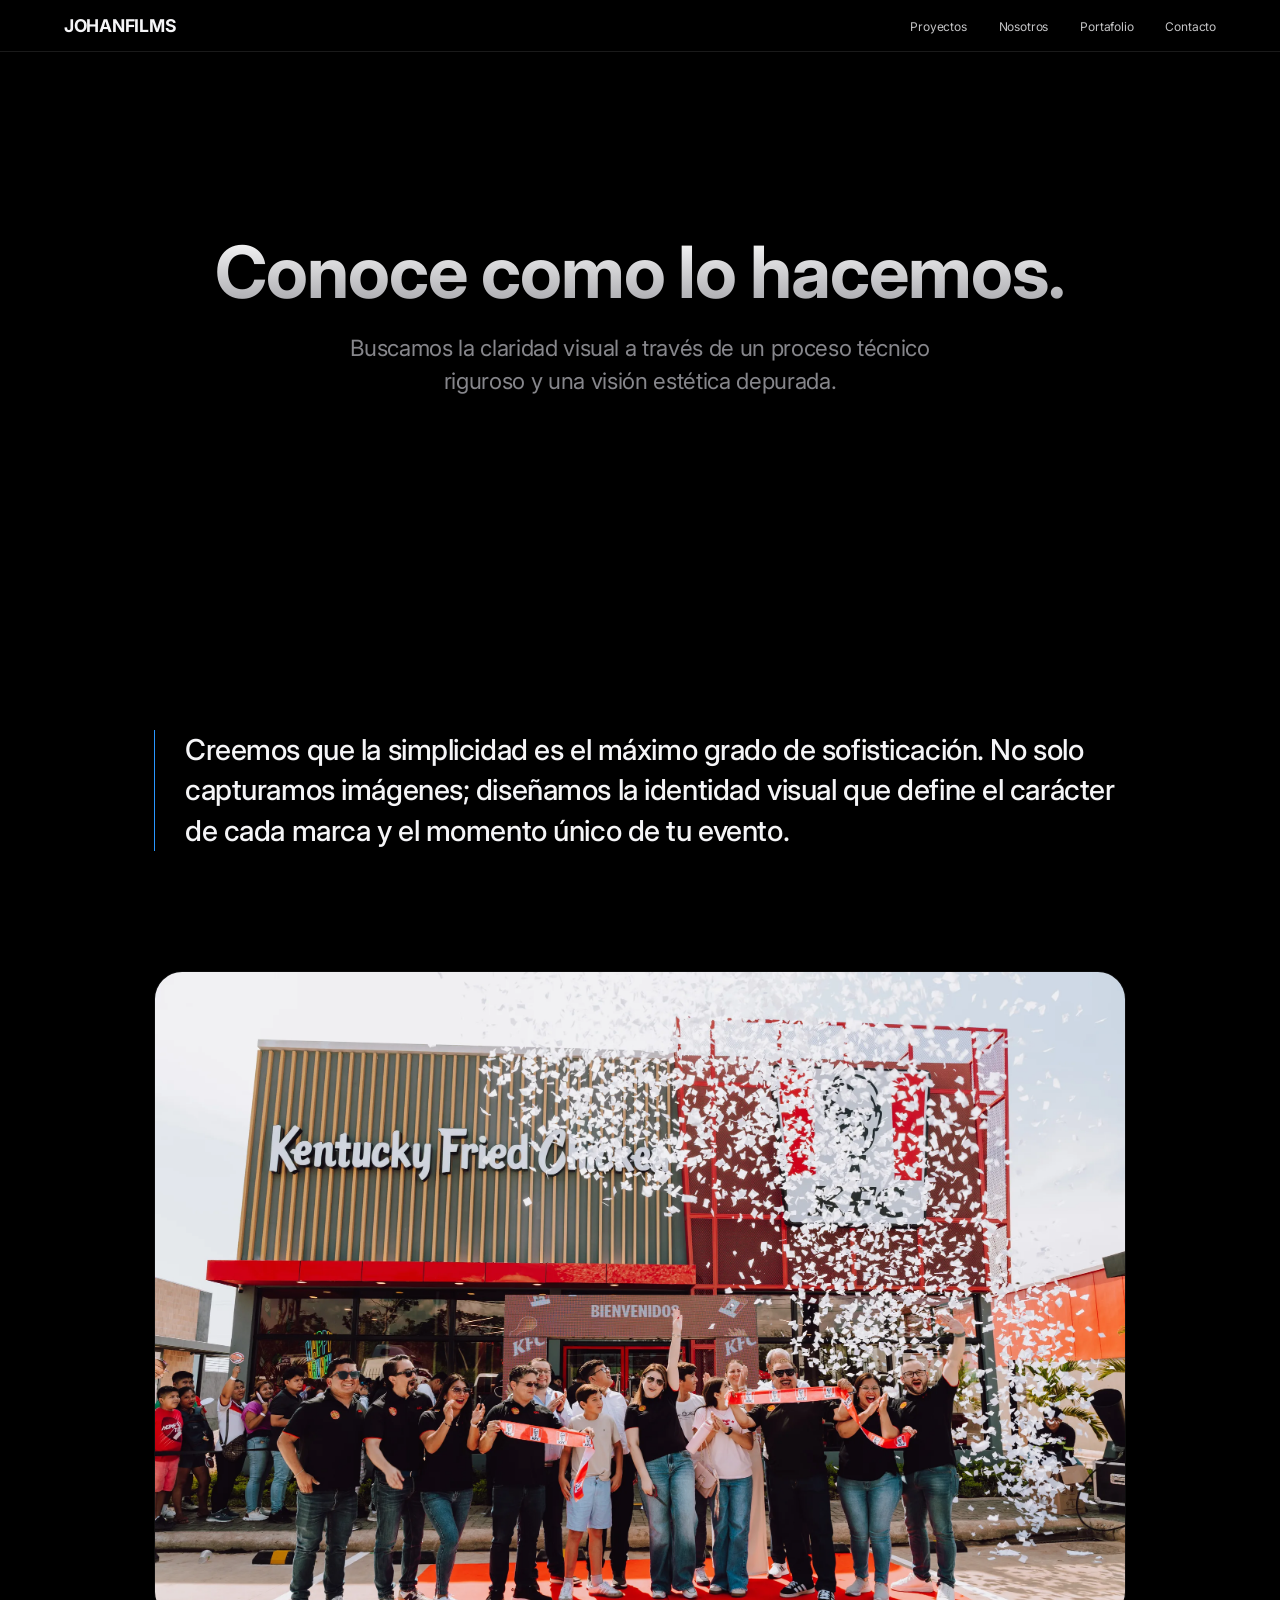
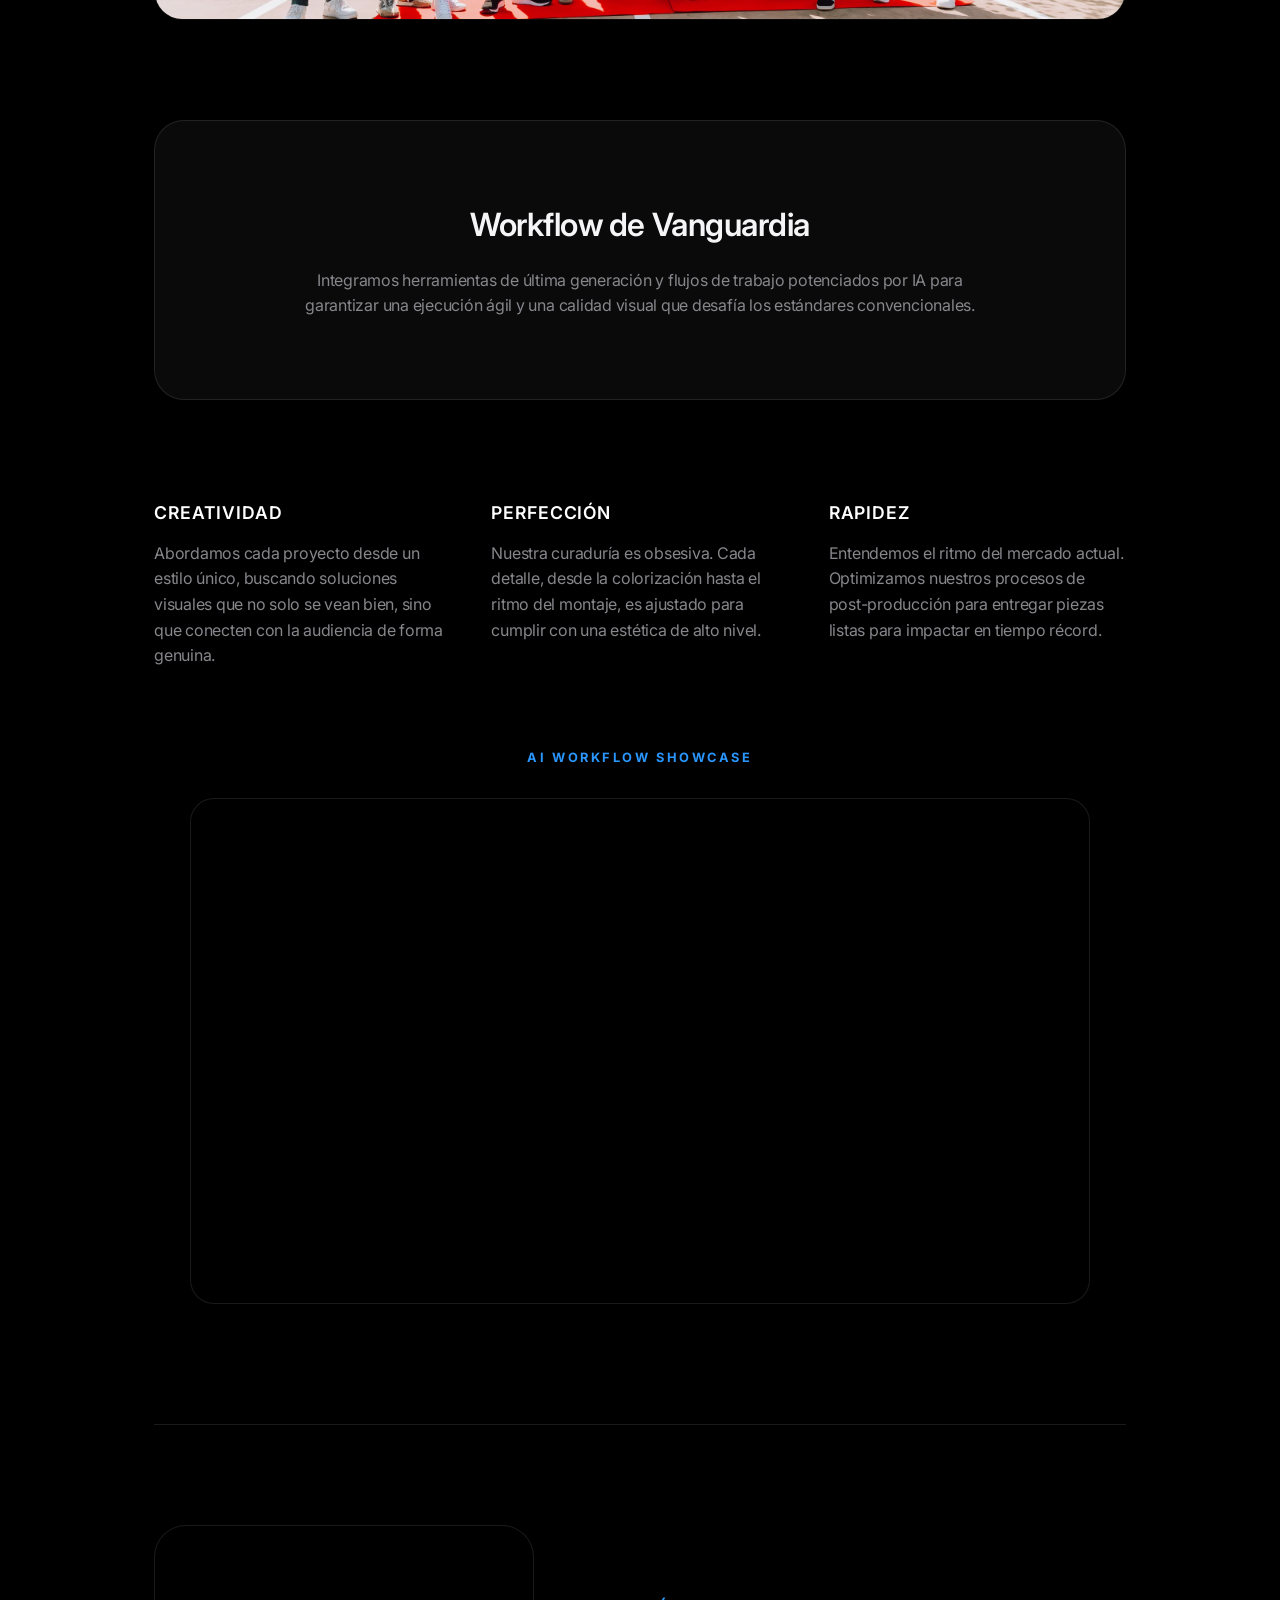
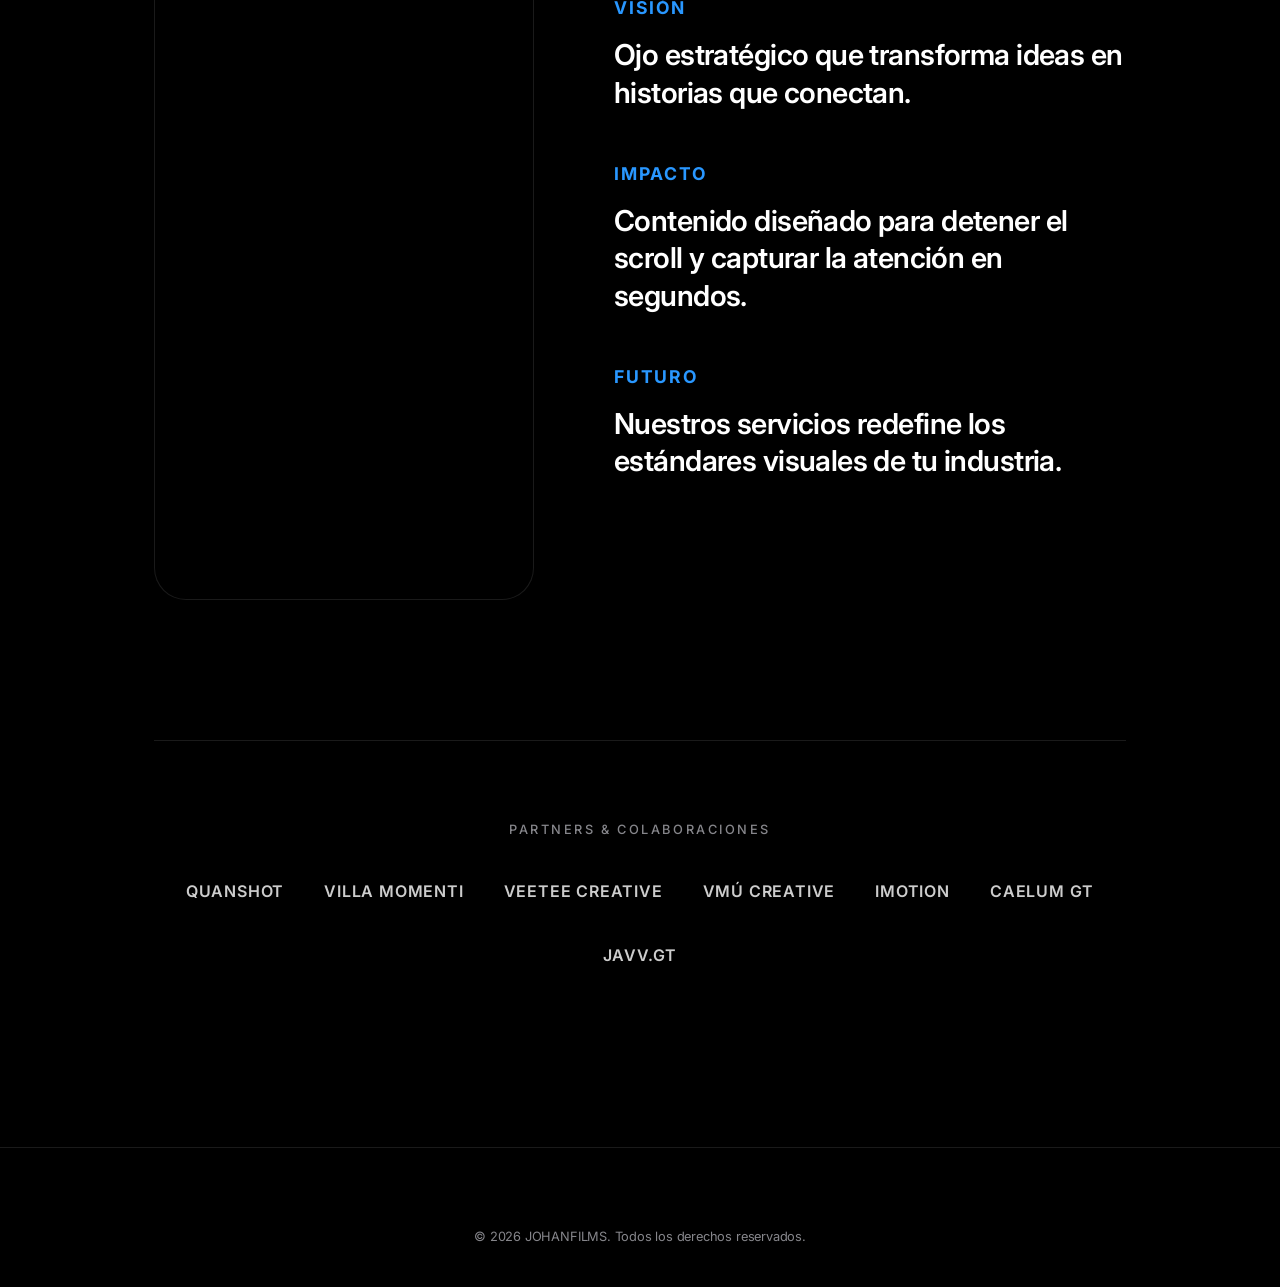
==== About us.html @ 2528d79e "fixed project structure" ====
<!DOCTYPE html>
<html lang="es">
<head>
    <meta charset="UTF-8">
    <meta name="viewport" content="width=device-width, initial-scale=1.0">
    <title>Nosotros | JohanFilms</title>
    
    <link rel="preconnect" href="https://fonts.googleapis.com">
    <link rel="preconnect" href="https://fonts.gstatic.com" crossorigin>
    <link href="https://fonts.googleapis.com/css2?family=Inter:wght@300;400;500;600;700;800&display=swap" rel="stylesheet">
    
    <style>
        :root {
            --black: #000000;
            --dark-gray: #1d1d1f;
            --apple-gray: #f5f5f7;
            --text-secondary: #86868b;
            --accent: #2997ff; 
            --border: rgba(255, 255, 255, 0.1);
            --font-main: 'Inter', sans-serif;
        }

        /* --- RESET & BASE --- */
        *, *::before, *::after { box-sizing: border-box; margin: 0; padding: 0; letter-spacing: -0.015em; }
        body {
            background: var(--black);
            color: var(--apple-gray);
            font-family: var(--font-main);
            line-height: 1.47059;
            -webkit-font-smoothing: antialiased;
            overflow-x: hidden;
        }

        /* --- NAVEGACIÓN --- */
        nav {
            position: fixed;
            top: 0; left: 0; right: 0;
            z-index: 1000;
            display: flex;
            align-items: center;
            justify-content: space-between;
            padding: 0 5%;
            height: 52px;
            background: rgba(0, 0, 0, 0.7);
            backdrop-filter: saturate(180%) blur(20px);
            -webkit-backdrop-filter: saturate(180%) blur(20px);
            border-bottom: 1px solid var(--border);
        }
        .nav-logo { font-weight: 700; font-size: 1.1rem; color: var(--apple-gray); text-decoration: none; }
        .nav-links { display: flex; gap: 32px; list-style: none; }
        .nav-links a { color: var(--apple-gray); opacity: 0.8; text-decoration: none; font-size: 0.75rem; transition: opacity 0.3s; }
        .nav-links a:hover { opacity: 1; }

        /* --- HERO SECCIÓN --- */
        .about-hero {
            height: 70vh;
            display: flex;
            flex-direction: column;
            justify-content: center;
            align-items: center;
            text-align: center;
            padding: 0 5%;
        }
        .headline {
            font-size: clamp(2.5rem, 6vw, 4.5rem);
            font-weight: 700;
            line-height: 1.1;
            margin-bottom: 20px;
            background: linear-gradient(180deg, #fff 0%, #a1a1a6 100%);
            -webkit-background-clip: text;
            -webkit-text-fill-color: transparent;
        }
        .sub-headline {
            font-size: clamp(1.1rem, 2vw, 1.4rem);
            color: var(--text-secondary);
            max-width: 600px;
            font-weight: 400;
        }

        /* --- CONTENIDO PRINCIPAL --- */
        .content-section {
            padding: 100px 5%;
            max-width: 1100px;
            margin: 0 auto;
        }

        .manifesto {
            text-align: left;
            margin-bottom: 120px;
            border-left: 1px solid var(--accent);
            padding-left: 30px;
        }
        .manifesto p {
            font-size: clamp(1.2rem, 3vw, 1.8rem);
            line-height: 1.4;
            color: var(--apple-gray);
            font-weight: 500;
        }

        /* --- IMAGEN SHOWCASE --- */
        .showcase-image-container {
            width: 100%;
            margin-bottom: 100px;
        }
        .showcase-image {
            width: 100%;
            height: auto;
            border-radius: 28px;
            object-fit: cover;
            display: block;
            box-shadow: 0 20px 50px rgba(0,0,0,0.5);
            border: 1px solid rgba(255,255,255,0.05);
        }

        /* --- VIDEO IA --- */
        .ai-video-wrapper {
            width: 100%;
            display: flex;
            flex-direction: column;
            align-items: center;
            margin: 80px 0 120px;
        }
        .ai-video-wrapper h4 {
            font-size: 0.8rem;
            text-transform: uppercase;
            letter-spacing: 0.2em;
            color: var(--accent);
            margin-bottom: 30px;
        }
        .ai-video-container {
            width: 100%;
            max-width: 900px;
            aspect-ratio: 16 / 9;
            border-radius: 24px;
            overflow: hidden;
            border: 1px solid var(--border);
            box-shadow: 0 20px 40px rgba(0,0,0,0.4);
            background: #000;
        }
        .ai-video-container video {
            width: 100%;
            height: 100%;
            object-fit: cover;
        }

        /* --- SECCIÓN VIDEO + TEXTO --- */
        .showcase-split-section {
            display: flex;
            align-items: center;
            justify-content: space-between;
            gap: 80px;
            padding: 100px 0;
            border-top: 1px solid var(--border);
        }
        .showcase-video-container {
            flex: 1;
            max-width: 380px;
            aspect-ratio: 9 / 16;
            border-radius: 32px;
            overflow: hidden;
            border: 1px solid var(--border);
            box-shadow: 0 15px 40px rgba(0,0,0,0.5);
            background: #000;
        }
        .showcase-vertical-video {
            width: 100%;
            height: 100%;
            display: block;
            object-fit: cover;
        }
        .showcase-text-container {
            flex: 1.2;
            text-align: left;
        }
        .showcase-text-card { margin-bottom: 50px; }
        .showcase-text-card h3 {
            font-size: 1.1rem;
            color: var(--accent);
            text-transform: uppercase;
            letter-spacing: 0.1em;
            margin-bottom: 15px;
            font-weight: 700;
        }
        .showcase-text-card p {
            font-size: 1.8rem;
            color: #fff;
            font-weight: 600;
            line-height: 1.3;
            letter-spacing: -0.02em;
        }

        /* --- LOS 3 PILARES --- */
        .grid-pilares {
            display: grid;
            grid-template-columns: repeat(auto-fit, minmax(280px, 1fr));
            gap: 40px;
            margin: 80px 0;
        }
        .pilar-card h3 {
            font-size: 1.1rem;
            font-weight: 600;
            margin-bottom: 15px;
            color: #fff;
            text-transform: uppercase;
            letter-spacing: 0.05em;
        }
        .pilar-card p {
            font-size: 1rem;
            color: var(--text-secondary);
            line-height: 1.6;
        }

        /* --- WORKFLOW --- */
        .tech-section {
            background: #0a0a0a;
            border-radius: 30px;
            padding: 80px 40px;
            text-align: center;
            border: 1px solid var(--border);
            margin: 100px 0;
        }
        .tech-section h2 { font-size: 2rem; margin-bottom: 20px; font-weight: 600; }
        .tech-section p { color: var(--text-secondary); max-width: 700px; margin: 0 auto; line-height: 1.6; }

        /* --- SECCIÓN DE MARCAS ALIADAS --- */
        .brands-section {
            padding: 80px 0;
            border-top: 1px solid var(--border);
            text-align: center;
            margin-top: 40px;
        }
        .brands-section h4 {
            font-size: 0.8rem;
            text-transform: uppercase;
            letter-spacing: 0.2em;
            color: var(--text-secondary);
            margin-bottom: 40px;
            font-weight: 500;
        }
        .brands-container {
            display: flex;
            justify-content: center;
            align-items: center;
            gap: 40px;
            flex-wrap: wrap;
            opacity: 0.8;
        }
        .brand-item {
            font-size: 1rem;
            font-weight: 600;
            color: #fff;
            letter-spacing: 0.05em;
        }

        footer {
            padding: 80px 5% 40px;
            text-align: center;
            border-top: 1px solid var(--border);
        }
        .footer-copy { color: var(--text-secondary); font-size: 0.8rem; }

        /* Animaciones */
        .reveal { opacity: 0; transform: translateY(30px); transition: all 0.8s ease; }
        .reveal.active { opacity: 1; transform: translateY(0); }

        @media (max-width: 768px) {
            .showcase-split-section { flex-direction: column; text-align: center; }
            .showcase-text-container { text-align: center; }
            .brands-container { gap: 20px; }
        }
    </style>
</head>
<body>

<nav>
    <a href="index.html" class="nav-logo">JOHANFILMS</a>
    <ul class="nav-links">
     <li><a href="index.html">Proyectos</a></li>
        <li><a href="About us.html">Nosotros</a></li>
        <li><a href="Portafolio.html">Portafolio</a></li>
        <li><a href="contacto.html">Contacto</a></li>
         
    </ul>
</nav>

<section class="about-hero">
    <h1 class="headline reveal active">Conoce como lo hacemos.</h1>
    <p class="sub-headline reveal active">Buscamos la claridad visual a través de un proceso técnico riguroso y una visión estética depurada.</p>
</section>

<div class="content-section">
    
    <div class="manifesto reveal">
        <p>Creemos que la simplicidad es el máximo grado de sofisticación. No solo capturamos imágenes; diseñamos la identidad visual que define el carácter de cada marca y el momento único de tu evento.</p>
    </div>

    <div class="showcase-image-container reveal">
        <img src="../about us/about-foto1.webp" alt="JohanFilms Showcase" class="showcase-image">
    </div>

    <div class="tech-section reveal">
        <h2>Workflow de Vanguardia</h2>
        <p>Integramos herramientas de última generación y flujos de trabajo potenciados por IA para garantizar una ejecución ágil y una calidad visual que desafía los estándares convencionales.</p>
    </div>

    <div class="grid-pilares">
        <div class="pilar-card reveal">
            <h3>Creatividad</h3>
            <p>Abordamos cada proyecto desde un estilo único, buscando soluciones visuales que no solo se vean bien, sino que conecten con la audiencia de forma genuina.</p>
        </div>
        <div class="pilar-card reveal" style="transition-delay: 0.1s;">
            <h3>Perfección</h3>
            <p>Nuestra curaduría es obsesiva. Cada detalle, desde la colorización hasta el ritmo del montaje, es ajustado para cumplir con una estética de alto nivel.</p>
        </div>
        <div class="pilar-card reveal" style="transition-delay: 0.2s;">
            <h3>Rapidez</h3>
            <p>Entendemos el ritmo del mercado actual. Optimizamos nuestros procesos de post-producción para entregar piezas listas para impactar en tiempo récord.</p>
        </div>
    </div>

    <div class="ai-video-wrapper reveal">
        <h4>AI Workflow Showcase</h4>
        <div class="ai-video-container">
            <video src="../about us/IA.mp4" autoplay muted loop playsinline></video>
        </div>
    </div>

    <section class="showcase-split-section reveal">
        <div class="showcase-video-container">
            <video src="about us/about-video1.mp4" 
                   class="showcase-vertical-video" 
                   autoplay muted loop playsinline preload="auto"></video>
        </div>

        <div class="showcase-text-container">
            <div class="showcase-text-card">
                <h3>Visión</h3>
                <p>Ojo estratégico que transforma ideas en historias que conectan.</p>
            </div>
            <div class="showcase-text-card">
                <h3>Impacto</h3>
                <p>Contenido diseñado para detener el scroll y capturar la atención en segundos.</p>
            </div>
            <div class="showcase-text-card">
                <h3>Futuro</h3>
                <p>Nuestros servicios redefine los estándares visuales de tu industria.</p>
            </div>
        </div>
    </section>

    <section class="brands-section reveal">
        <h4>Partners & Colaboraciones</h4>
        <div class="brands-container">
            <div class="brand-item">QUANSHOT</div>
            <div class="brand-item">VILLA MOMENTI</div>
            <div class="brand-item">VEETEE CREATIVE</div>
            <div class="brand-item">VMÚ CREATIVE</div>
            <div class="brand-item">IMOTION</div>
            <div class="brand-item">CAELUM GT</div>
            <div class="brand-item">JAVV.GT</div>
        </div>
    </section>

</div> <footer>
    <p class="footer-copy">&copy; 2026 JOHANFILMS. Todos los derechos reservados.</p>
</footer>

<script>
    const reveals = document.querySelectorAll('.reveal');
    const revealOnScroll = () => {
        reveals.forEach((reveal) => {
            if (reveal.getBoundingClientRect().top < window.innerHeight - 100) {
                reveal.classList.add('active');
            }
        });
    }
    window.addEventListener('scroll', revealOnScroll);
    revealOnScroll();
</script>

</body>
</html>
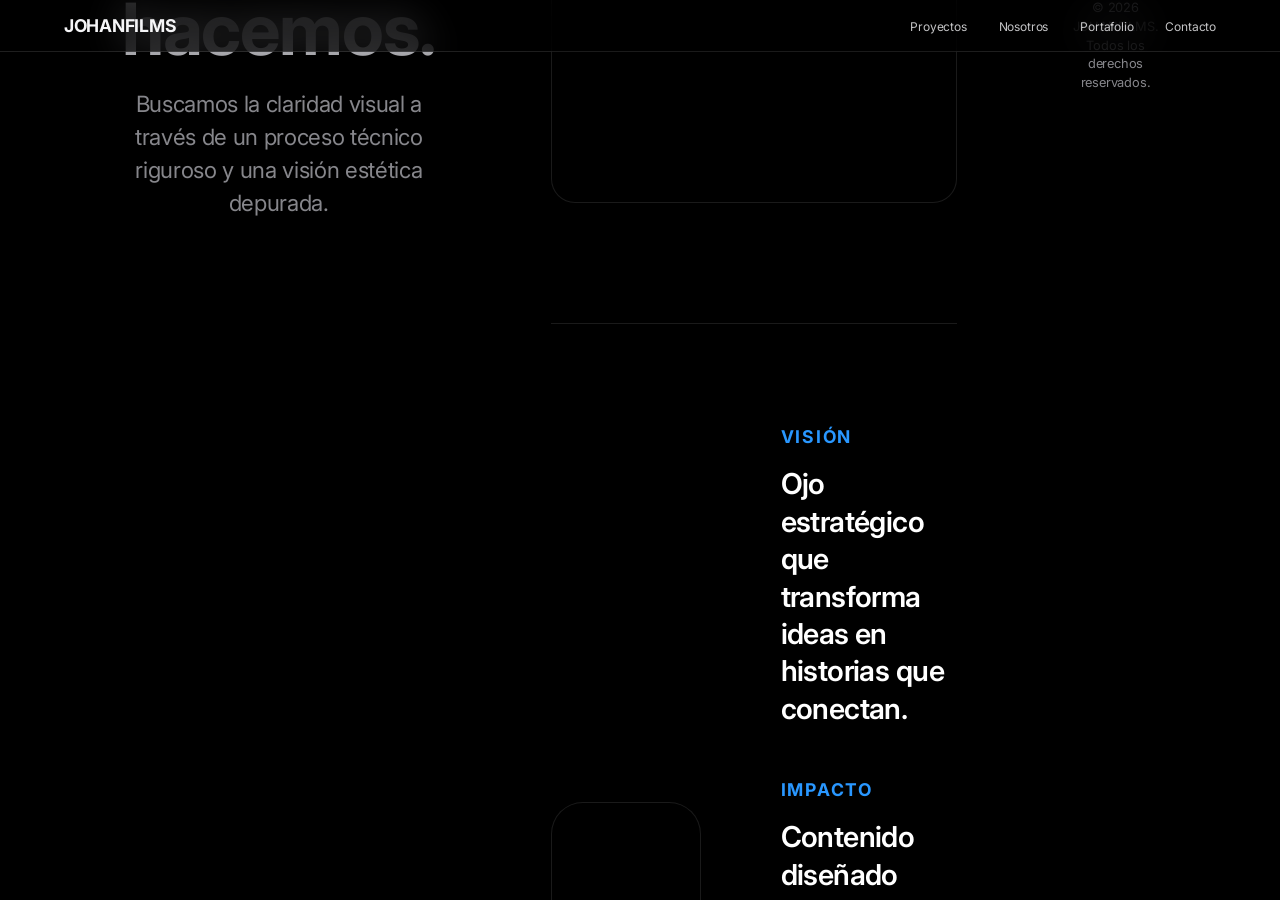
==== commit 77a681d2: "fixed about us mobile menu" ====
--- a/About us.html
+++ b/About us.html
@@ -263,7 +263,78 @@
         .reveal { opacity: 0; transform: translateY(30px); transition: all 0.8s ease; }
         .reveal.active { opacity: 1; transform: translateY(0); }
 
-        @media (max-width: 768px) {
+        
+/* =========================================
+   MOBILE MENU APPLE STYLE
+========================================= */
+
+.menu-toggle{
+    display: none;
+    width: 34px;
+    height: 34px;
+    position: relative;
+    z-index: 1002;
+    cursor: pointer;
+    justify-content: center;
+    align-items: center;
+    flex-direction: column;
+    gap: 6px;
+}
+
+.menu-toggle span{
+    width: 18px;
+    height: 1.5px;
+    background: #fff;
+    border-radius: 999px;
+    transition: all 0.3s ease;
+}
+
+.menu-toggle.active span:nth-child(1){
+    transform: translateY(3.8px) rotate(45deg);
+}
+
+.menu-toggle.active span:nth-child(2){
+    transform: translateY(-3.8px) rotate(-45deg);
+}
+
+@media (max-width: 768px){
+
+    .menu-toggle{
+        display: flex;
+    }
+
+    .nav-links{
+        position: fixed;
+        top: 0;
+        right: -100%;
+        width: 100%;
+        height: 100vh;
+        background: rgba(0,0,0,0.96);
+        backdrop-filter: blur(30px);
+        -webkit-backdrop-filter: blur(30px);
+
+        flex-direction: column;
+        justify-content: center;
+        align-items: center;
+
+        gap: 40px;
+        transition: right 0.45s cubic-bezier(0.77,0,0.175,1);
+        z-index: 1000;
+    }
+
+    .nav-links.active{
+        right: 0;
+    }
+
+    .nav-links a{
+        font-size: 1.5rem !important;
+        font-weight: 600;
+        opacity: 1;
+    }
+}
+
+
+@media (max-width: 768px) {
             .showcase-split-section { flex-direction: column; text-align: center; }
             .showcase-text-container { text-align: center; }
             .brands-container { gap: 20px; }
@@ -273,8 +344,16 @@
 <body>
 
 <nav>
+   <nav>
     <a href="index.html" class="nav-logo">JOHANFILMS</a>
-    <ul class="nav-links">
+
+    <div class="menu-toggle" id="menuToggle">
+        <span></span>
+        <span></span>
+    </div>
+
+    <ul class="nav-links" id="navLinks">
+        
      <li><a href="index.html">Proyectos</a></li>
         <li><a href="About us.html">Nosotros</a></li>
         <li><a href="Portafolio.html">Portafolio</a></li>
@@ -295,7 +374,7 @@
     </div>
 
     <div class="showcase-image-container reveal">
-        <img src="../about us/about-foto1.webp" alt="JohanFilms Showcase" class="showcase-image">
+        <img src="about us/about-foto1.webp" alt="JohanFilms Showcase" class="showcase-image">
     </div>
 
     <div class="tech-section reveal">
@@ -321,7 +400,7 @@
     <div class="ai-video-wrapper reveal">
         <h4>AI Workflow Showcase</h4>
         <div class="ai-video-container">
-            <video src="../about us/IA.mp4" autoplay muted loop playsinline></video>
+            <video src="about us/IA.mp4" autoplay muted loop playsinline></video>
         </div>
     </div>
 
@@ -376,6 +455,34 @@
     }
     window.addEventListener('scroll', revealOnScroll);
     revealOnScroll();
+
+/* =========================================
+   MOBILE MENU
+========================================= */
+
+const menuToggle = document.getElementById('menuToggle');
+const navLinks = document.getElementById('navLinks');
+
+menuToggle.addEventListener('click', () => {
+    menuToggle.classList.toggle('active');
+    navLinks.classList.toggle('active');
+
+    if(navLinks.classList.contains('active')){
+        document.body.style.overflow = 'hidden';
+    } else {
+        document.body.style.overflow = 'auto';
+    }
+});
+
+document.querySelectorAll('.nav-links a').forEach(link => {
+    link.addEventListener('click', () => {
+        menuToggle.classList.remove('active');
+        navLinks.classList.remove('active');
+        document.body.style.overflow = 'auto';
+    });
+});
+
+
 </script>
 
 </body>
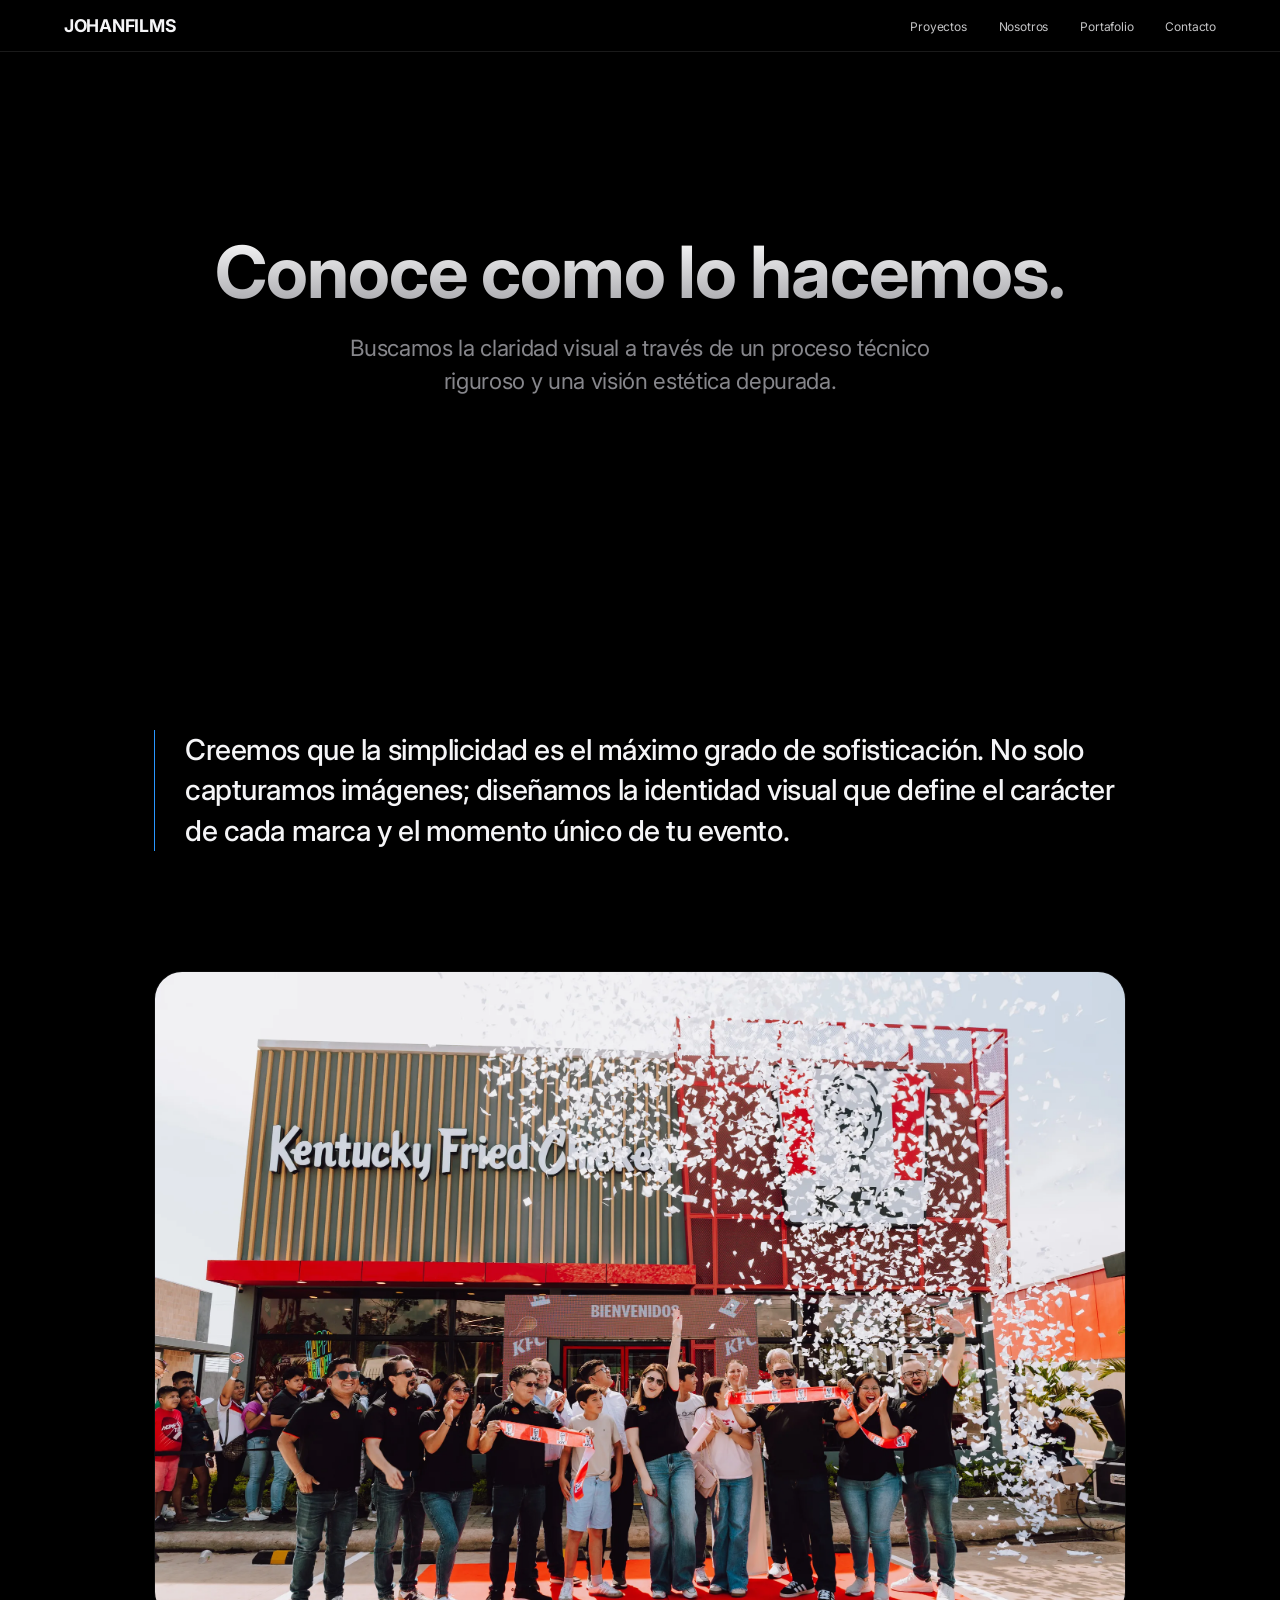
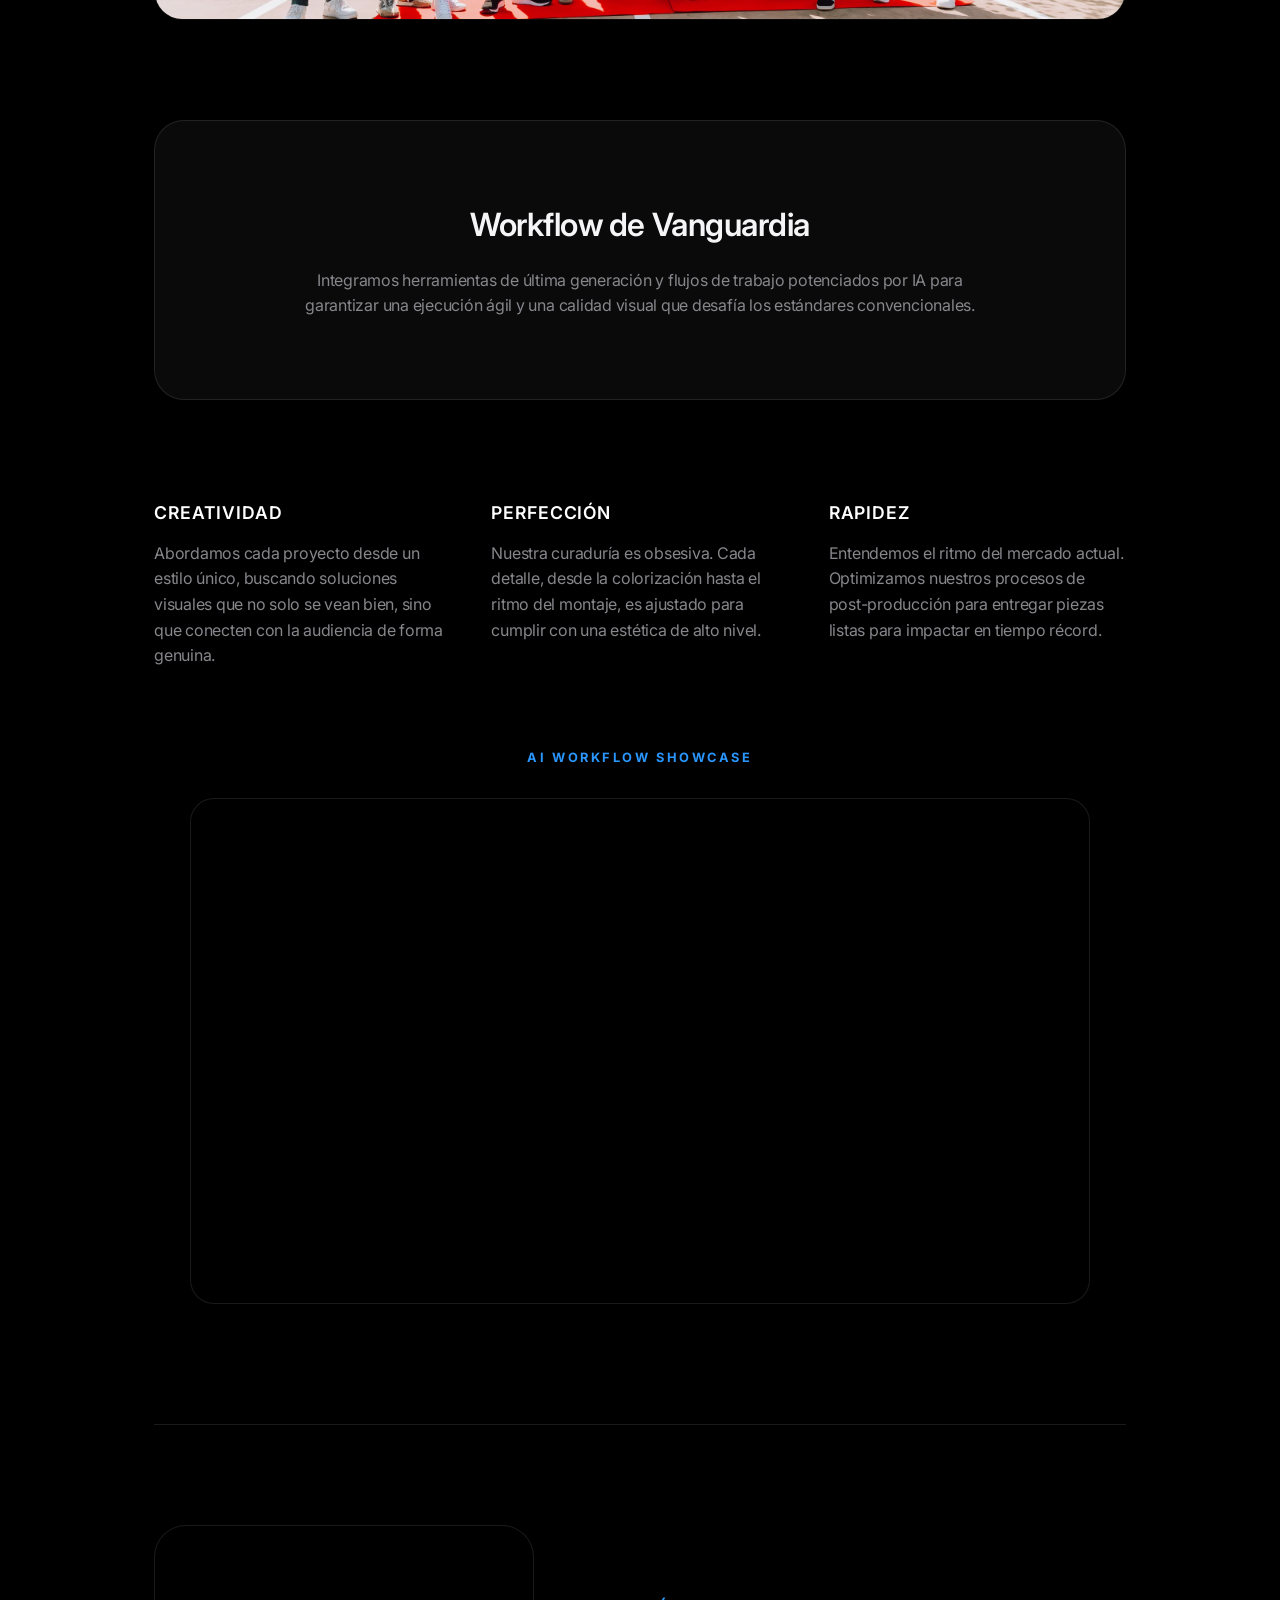
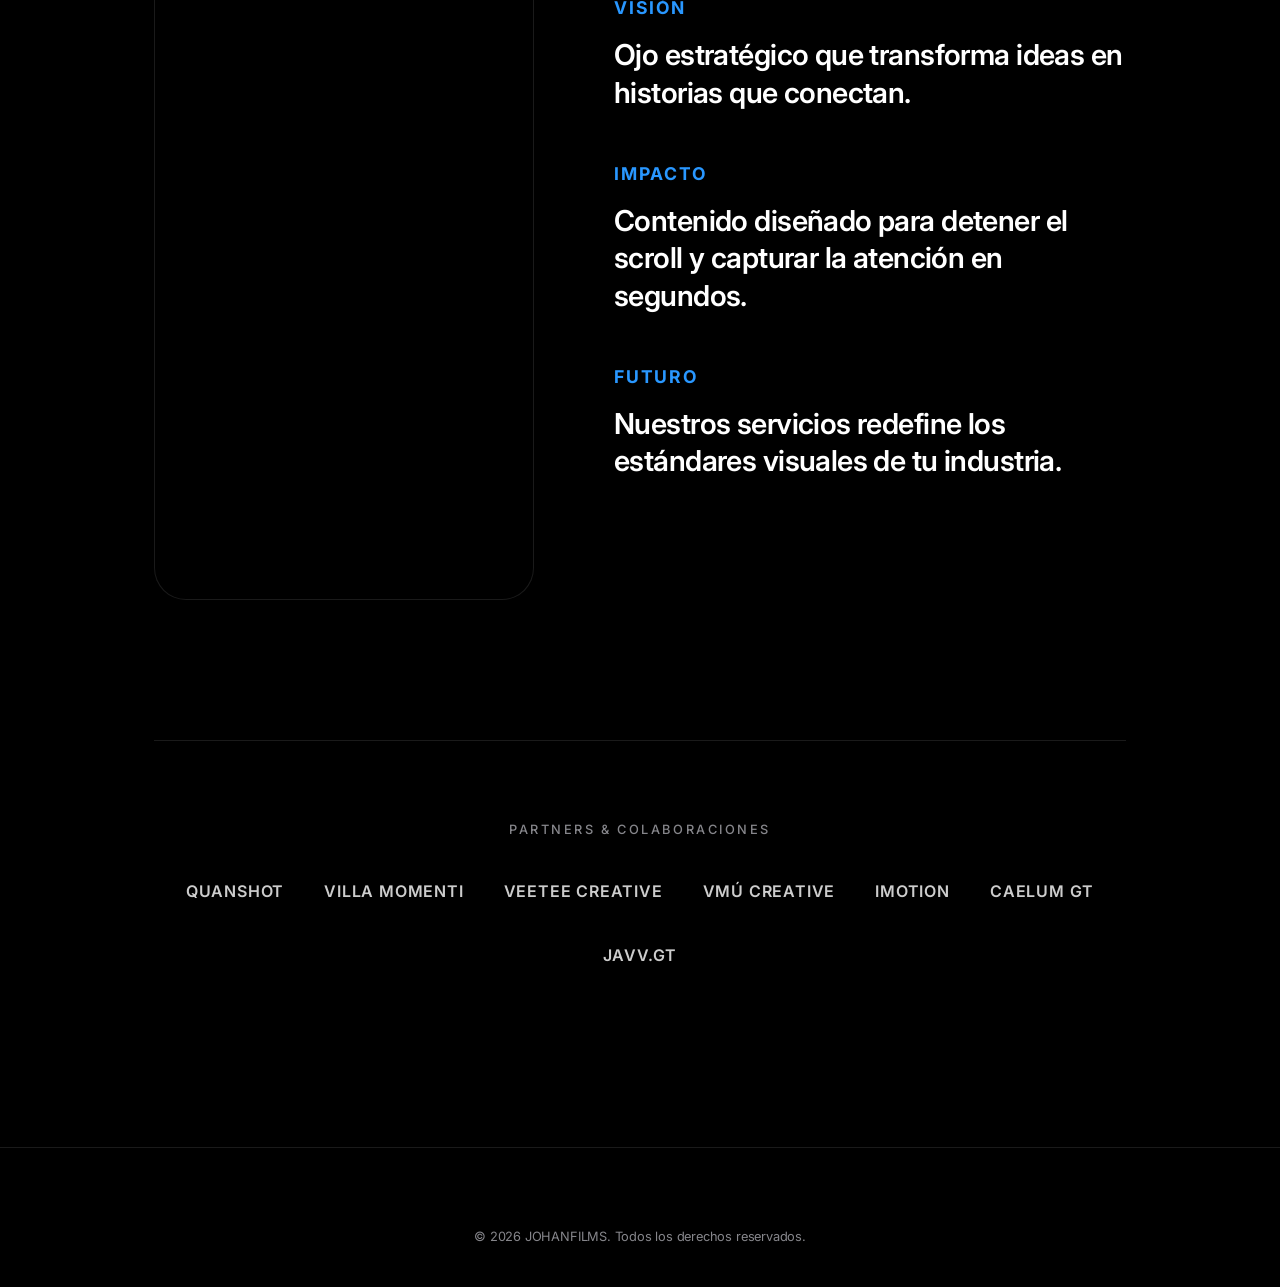
==== commit ae25e006: "fixed duplicated nav issue" ====
--- a/About us.html
+++ b/About us.html
@@ -344,7 +344,7 @@
 <body>
 
 <nav>
-   <nav>
+   
     <a href="index.html" class="nav-logo">JOHANFILMS</a>
 
     <div class="menu-toggle" id="menuToggle">
@@ -353,7 +353,7 @@
     </div>
 
     <ul class="nav-links" id="navLinks">
-        
+
      <li><a href="index.html">Proyectos</a></li>
         <li><a href="About us.html">Nosotros</a></li>
         <li><a href="Portafolio.html">Portafolio</a></li>
